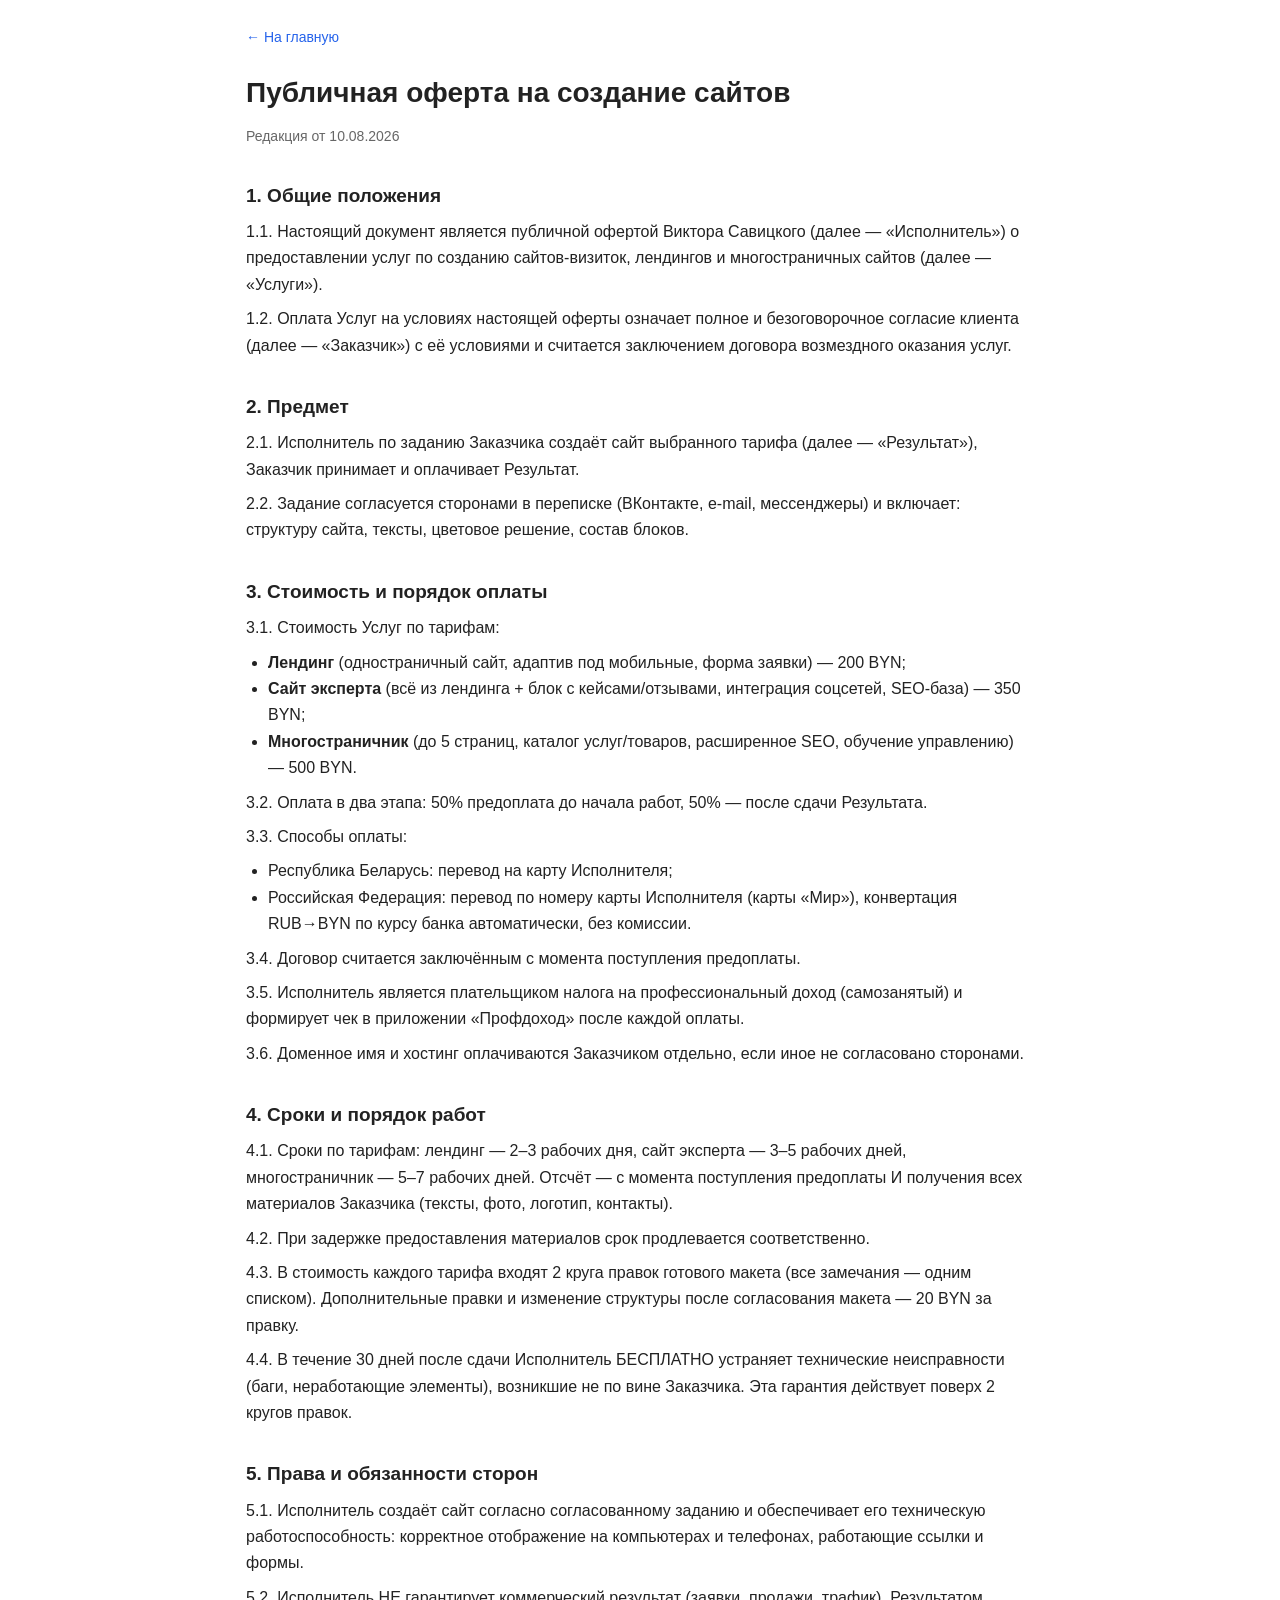
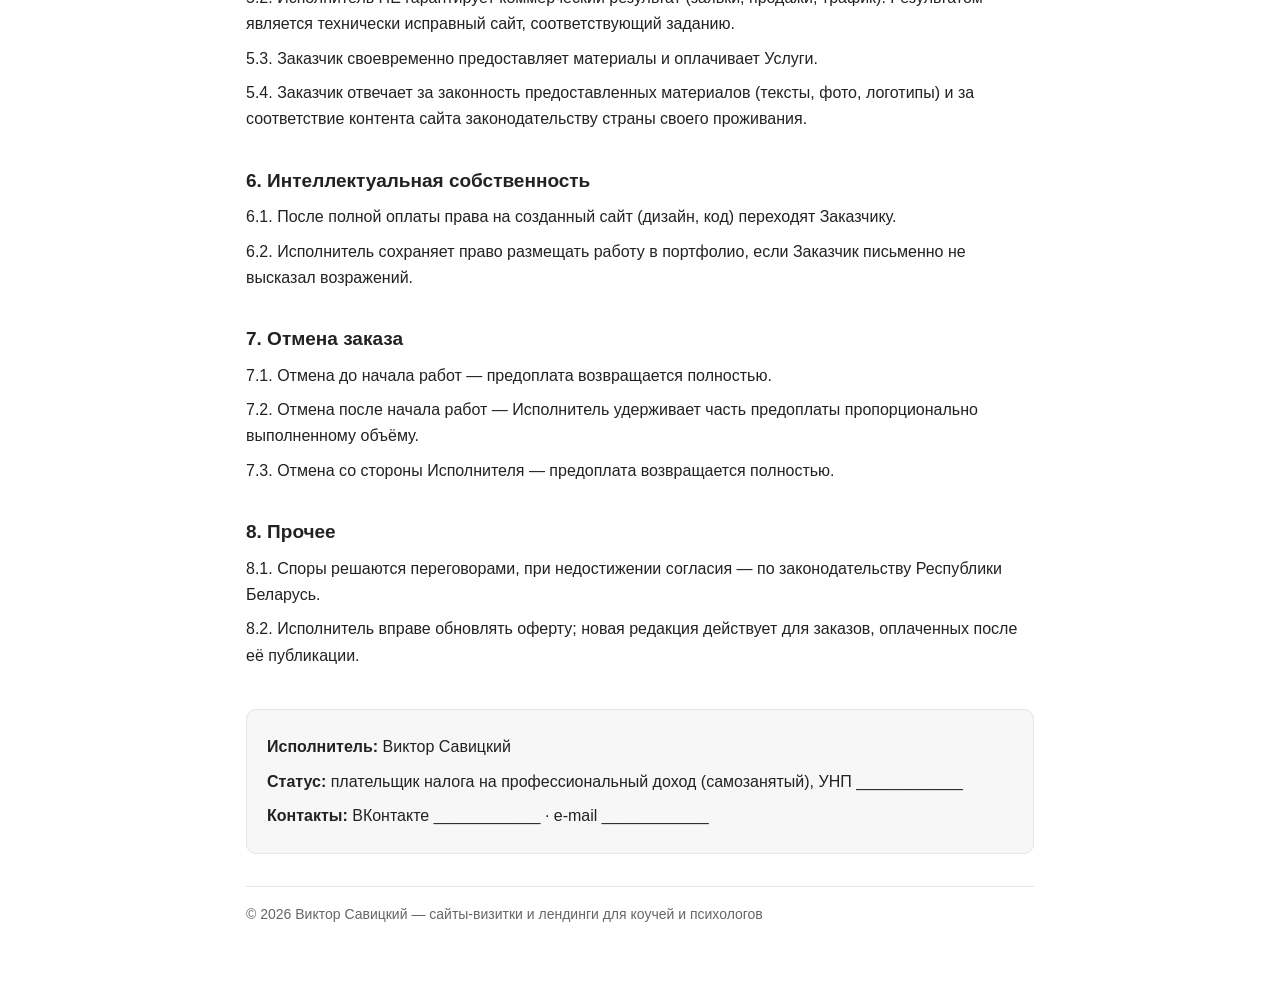
==== offer.html @ 25f581ef "oferta" ====
<!DOCTYPE html>
<html lang="ru">
<head>
<meta charset="UTF-8">
<meta name="viewport" content="width=device-width, initial-scale=1.0">
<title>Публичная оферта — Виктор Савицкий | Веб-разработчик</title>
<meta name="description" content="Условия работы по созданию сайтов-визиток и лендингов. Прозрачные цены, сроки и гарантии.">
<style>
  :root{--text:#222;--muted:#666;--accent:#2563eb;--bg:#fff;--line:#e5e5e5}
  *{box-sizing:border-box}
  body{margin:0;font-family:-apple-system,BlinkMacSystemFont,"Segoe UI",Roboto,Arial,sans-serif;color:var(--text);background:var(--bg);line-height:1.65}
  .wrap{max-width:820px;margin:0 auto;padding:24px 16px 64px}
  .back{color:var(--accent);text-decoration:none;font-size:14px}
  h1{font-size:28px;margin:20px 0 8px}
  h2{font-size:19px;margin:32px 0 8px}
  p{margin:8px 0}
  ul{margin:8px 0;padding-left:22px}
  .updated{color:var(--muted);font-size:14px}
  .requisites{background:#f7f7f7;border:1px solid var(--line);border-radius:10px;padding:16px 20px;margin-top:40px}
  footer{margin-top:32px;padding-top:16px;border-top:1px solid var(--line);color:var(--muted);font-size:14px}
</style>
</head>
<body>
<div class="wrap">
  <a class="back" href="index.html">← На главную</a>
  <h1>Публичная оферта на создание сайтов</h1>
  <p class="updated">Редакция от 10.08.2026</p>

  <h2>1. Общие положения</h2>
  <p>1.1. Настоящий документ является публичной офертой Виктора Савицкого (далее — «Исполнитель») о предоставлении услуг по созданию сайтов-визиток, лендингов и многостраничных сайтов (далее — «Услуги»).</p>
  <p>1.2. Оплата Услуг на условиях настоящей оферты означает полное и безоговорочное согласие клиента (далее — «Заказчик») с её условиями и считается заключением договора возмездного оказания услуг.</p>

  <h2>2. Предмет</h2>
  <p>2.1. Исполнитель по заданию Заказчика создаёт сайт выбранного тарифа (далее — «Результат»), Заказчик принимает и оплачивает Результат.</p>
  <p>2.2. Задание согласуется сторонами в переписке (ВКонтакте, e-mail, мессенджеры) и включает: структуру сайта, тексты, цветовое решение, состав блоков.</p>

  <h2>3. Стоимость и порядок оплаты</h2>
  <p>3.1. Стоимость Услуг по тарифам:</p>
  <ul>
    <li><strong>Лендинг</strong> (одностраничный сайт, адаптив под мобильные, форма заявки) — 200 BYN;</li>
    <li><strong>Сайт эксперта</strong> (всё из лендинга + блок с кейсами/отзывами, интеграция соцсетей, SEO-база) — 350 BYN;</li>
    <li><strong>Многостраничник</strong> (до 5 страниц, каталог услуг/товаров, расширенное SEO, обучение управлению) — 500 BYN.</li>
  </ul>
  <p>3.2. Оплата в два этапа: 50% предоплата до начала работ, 50% — после сдачи Результата.</p>
  <p>3.3. Способы оплаты:</p>
  <ul>
    <li>Республика Беларусь: перевод на карту Исполнителя;</li>
    <li>Российская Федерация: перевод по номеру карты Исполнителя (карты «Мир»), конвертация RUB→BYN по курсу банка автоматически, без комиссии.</li>
  </ul>
  <p>3.4. Договор считается заключённым с момента поступления предоплаты.</p>
  <p>3.5. Исполнитель является плательщиком налога на профессиональный доход (самозанятый) и формирует чек в приложении «Профдоход» после каждой оплаты.</p>
  <p>3.6. Доменное имя и хостинг оплачиваются Заказчиком отдельно, если иное не согласовано сторонами.</p>

  <h2>4. Сроки и порядок работ</h2>
  <p>4.1. Сроки по тарифам: лендинг — 2–3 рабочих дня, сайт эксперта — 3–5 рабочих дней, многостраничник — 5–7 рабочих дней. Отсчёт — с момента поступления предоплаты И получения всех материалов Заказчика (тексты, фото, логотип, контакты).</p>
  <p>4.2. При задержке предоставления материалов срок продлевается соответственно.</p>
  <p>4.3. В стоимость каждого тарифа входят 2 круга правок готового макета (все замечания — одним списком). Дополнительные правки и изменение структуры после согласования макета — 20 BYN за правку.</p>
  <p>4.4. В течение 30 дней после сдачи Исполнитель БЕСПЛАТНО устраняет технические неисправности (баги, неработающие элементы), возникшие не по вине Заказчика. Эта гарантия действует поверх 2 кругов правок.</p>

  <h2>5. Права и обязанности сторон</h2>
  <p>5.1. Исполнитель создаёт сайт согласно согласованному заданию и обеспечивает его техническую работоспособность: корректное отображение на компьютерах и телефонах, работающие ссылки и формы.</p>
  <p>5.2. Исполнитель НЕ гарантирует коммерческий результат (заявки, продажи, трафик). Результатом является технически исправный сайт, соответствующий заданию.</p>
  <p>5.3. Заказчик своевременно предоставляет материалы и оплачивает Услуги.</p>
  <p>5.4. Заказчик отвечает за законность предоставленных материалов (тексты, фото, логотипы) и за соответствие контента сайта законодательству страны своего проживания.</p>

  <h2>6. Интеллектуальная собственность</h2>
  <p>6.1. После полной оплаты права на созданный сайт (дизайн, код) переходят Заказчику.</p>
  <p>6.2. Исполнитель сохраняет право размещать работу в портфолио, если Заказчик письменно не высказал возражений.</p>

  <h2>7. Отмена заказа</h2>
  <p>7.1. Отмена до начала работ — предоплата возвращается полностью.</p>
  <p>7.2. Отмена после начала работ — Исполнитель удерживает часть предоплаты пропорционально выполненному объёму.</p>
  <p>7.3. Отмена со стороны Исполнителя — предоплата возвращается полностью.</p>

  <h2>8. Прочее</h2>
  <p>8.1. Споры решаются переговорами, при недостижении согласия — по законодательству Республики Беларусь.</p>
  <p>8.2. Исполнитель вправе обновлять оферту; новая редакция действует для заказов, оплаченных после её публикации.</p>

  <!-- ЗАПОЛНИ после регистрации в «Профдоход»: УНП и контакты -->
  <div class="requisites">
    <p><strong>Исполнитель:</strong> Виктор Савицкий</p>
    <p><strong>Статус:</strong> плательщик налога на профессиональный доход (самозанятый), УНП ____________</p>
    <p><strong>Контакты:</strong> ВКонтакте ____________ · e-mail ____________</p>
  </div>

  <footer>© 2026 Виктор Савицкий — сайты-визитки и лендинги для коучей и психологов</footer>
</div>
</body>
</html>
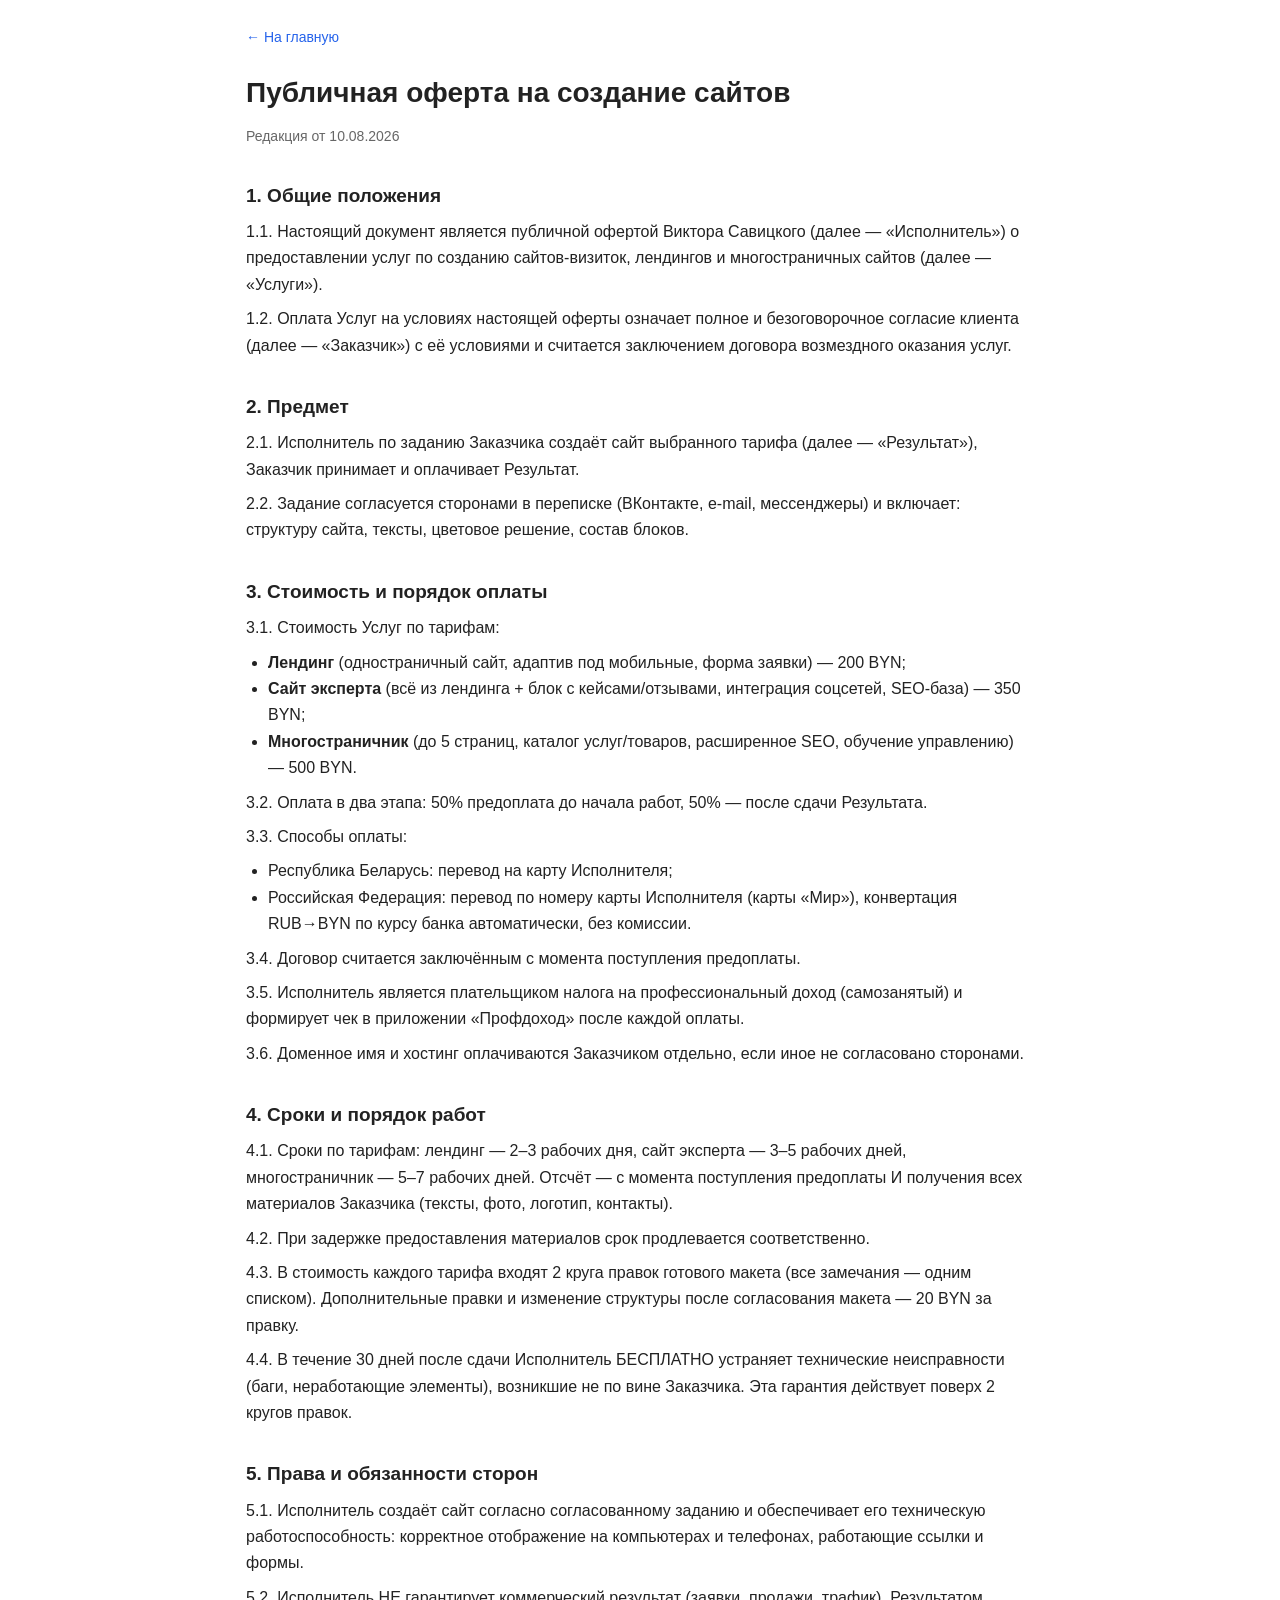
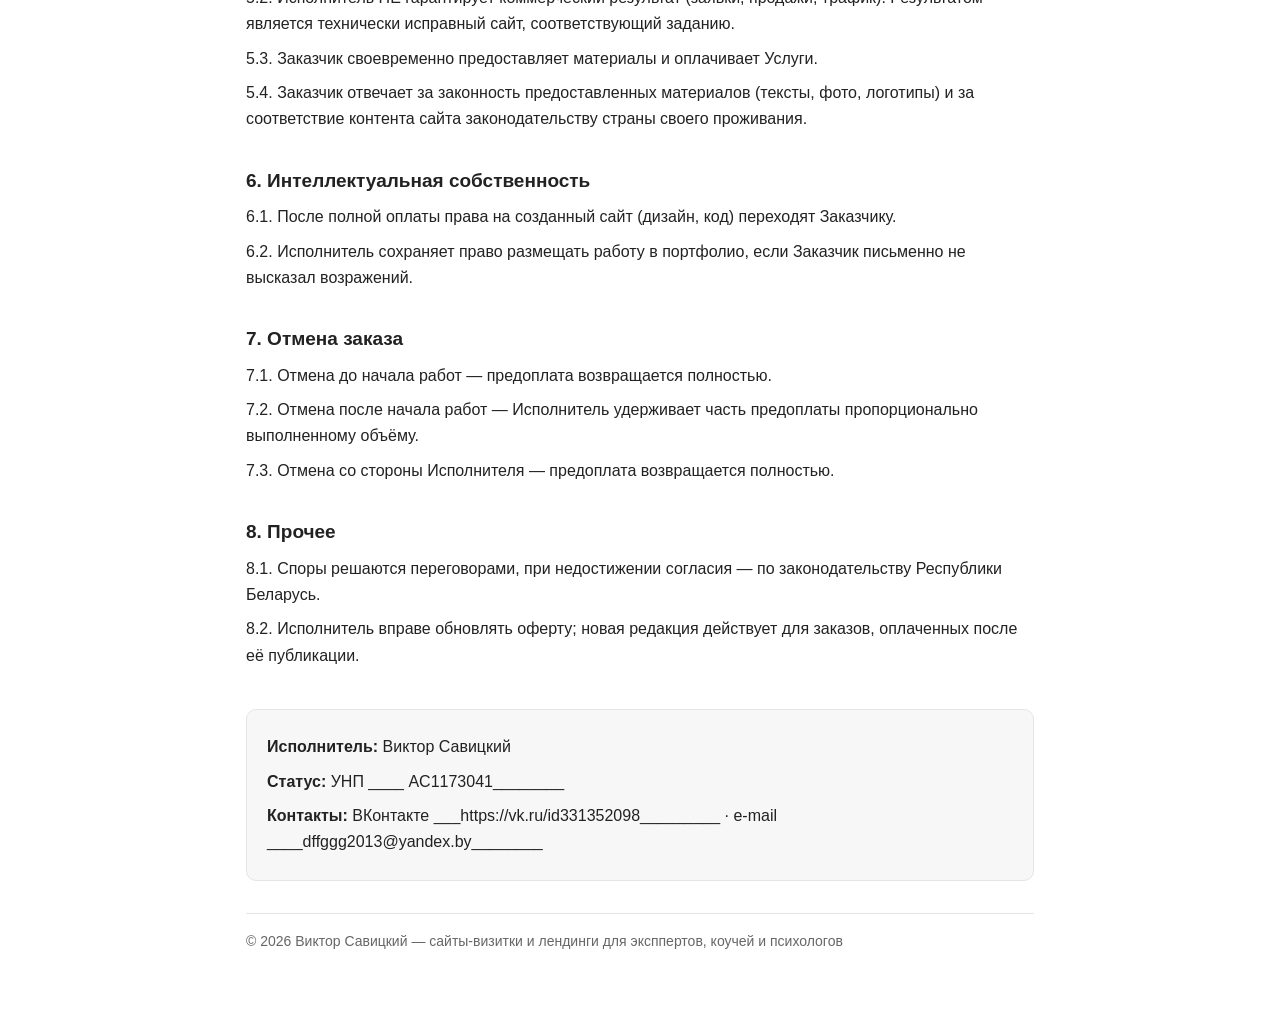
==== commit 42beffae: "kom" ====
--- a/offer.html
+++ b/offer.html
@@ -1,89 +1,171 @@
 <!DOCTYPE html>
 <html lang="ru">
+
 <head>
-<meta charset="UTF-8">
-<meta name="viewport" content="width=device-width, initial-scale=1.0">
-<title>Публичная оферта — Виктор Савицкий | Веб-разработчик</title>
-<meta name="description" content="Условия работы по созданию сайтов-визиток и лендингов. Прозрачные цены, сроки и гарантии.">
-<style>
-  :root{--text:#222;--muted:#666;--accent:#2563eb;--bg:#fff;--line:#e5e5e5}
-  *{box-sizing:border-box}
-  body{margin:0;font-family:-apple-system,BlinkMacSystemFont,"Segoe UI",Roboto,Arial,sans-serif;color:var(--text);background:var(--bg);line-height:1.65}
-  .wrap{max-width:820px;margin:0 auto;padding:24px 16px 64px}
-  .back{color:var(--accent);text-decoration:none;font-size:14px}
-  h1{font-size:28px;margin:20px 0 8px}
-  h2{font-size:19px;margin:32px 0 8px}
-  p{margin:8px 0}
-  ul{margin:8px 0;padding-left:22px}
-  .updated{color:var(--muted);font-size:14px}
-  .requisites{background:#f7f7f7;border:1px solid var(--line);border-radius:10px;padding:16px 20px;margin-top:40px}
-  footer{margin-top:32px;padding-top:16px;border-top:1px solid var(--line);color:var(--muted);font-size:14px}
-</style>
+  <meta charset="UTF-8">
+  <meta name="viewport" content="width=device-width, initial-scale=1.0">
+  <title>Публичная оферта — Виктор Савицкий | Веб-разработчик</title>
+  <meta name="description"
+    content="Условия работы по созданию сайтов-визиток и лендингов. Прозрачные цены, сроки и гарантии.">
+  <style>
+    :root {
+      --text: #222;
+      --muted: #666;
+      --accent: #2563eb;
+      --bg: #fff;
+      --line: #e5e5e5
+    }
+
+    * {
+      box-sizing: border-box
+    }
+
+    body {
+      margin: 0;
+      font-family: -apple-system, BlinkMacSystemFont, "Segoe UI", Roboto, Arial, sans-serif;
+      color: var(--text);
+      background: var(--bg);
+      line-height: 1.65
+    }
+
+    .wrap {
+      max-width: 820px;
+      margin: 0 auto;
+      padding: 24px 16px 64px
+    }
+
+    .back {
+      color: var(--accent);
+      text-decoration: none;
+      font-size: 14px
+    }
+
+    h1 {
+      font-size: 28px;
+      margin: 20px 0 8px
+    }
+
+    h2 {
+      font-size: 19px;
+      margin: 32px 0 8px
+    }
+
+    p {
+      margin: 8px 0
+    }
+
+    ul {
+      margin: 8px 0;
+      padding-left: 22px
+    }
+
+    .updated {
+      color: var(--muted);
+      font-size: 14px
+    }
+
+    .requisites {
+      background: #f7f7f7;
+      border: 1px solid var(--line);
+      border-radius: 10px;
+      padding: 16px 20px;
+      margin-top: 40px
+    }
+
+    footer {
+      margin-top: 32px;
+      padding-top: 16px;
+      border-top: 1px solid var(--line);
+      color: var(--muted);
+      font-size: 14px
+    }
+  </style>
 </head>
+
 <body>
-<div class="wrap">
-  <a class="back" href="index.html">← На главную</a>
-  <h1>Публичная оферта на создание сайтов</h1>
-  <p class="updated">Редакция от 10.08.2026</p>
+  <div class="wrap">
+    <a class="back" href="index.html">← На главную</a>
+    <h1>Публичная оферта на создание сайтов</h1>
+    <p class="updated">Редакция от 10.08.2026</p>
 
-  <h2>1. Общие положения</h2>
-  <p>1.1. Настоящий документ является публичной офертой Виктора Савицкого (далее — «Исполнитель») о предоставлении услуг по созданию сайтов-визиток, лендингов и многостраничных сайтов (далее — «Услуги»).</p>
-  <p>1.2. Оплата Услуг на условиях настоящей оферты означает полное и безоговорочное согласие клиента (далее — «Заказчик») с её условиями и считается заключением договора возмездного оказания услуг.</p>
+    <h2>1. Общие положения</h2>
+    <p>1.1. Настоящий документ является публичной офертой Виктора Савицкого (далее — «Исполнитель») о предоставлении
+      услуг по созданию сайтов-визиток, лендингов и многостраничных сайтов (далее — «Услуги»).</p>
+    <p>1.2. Оплата Услуг на условиях настоящей оферты означает полное и безоговорочное согласие клиента (далее —
+      «Заказчик») с её условиями и считается заключением договора возмездного оказания услуг.</p>
 
-  <h2>2. Предмет</h2>
-  <p>2.1. Исполнитель по заданию Заказчика создаёт сайт выбранного тарифа (далее — «Результат»), Заказчик принимает и оплачивает Результат.</p>
-  <p>2.2. Задание согласуется сторонами в переписке (ВКонтакте, e-mail, мессенджеры) и включает: структуру сайта, тексты, цветовое решение, состав блоков.</p>
+    <h2>2. Предмет</h2>
+    <p>2.1. Исполнитель по заданию Заказчика создаёт сайт выбранного тарифа (далее — «Результат»), Заказчик принимает и
+      оплачивает Результат.</p>
+    <p>2.2. Задание согласуется сторонами в переписке (ВКонтакте, e-mail, мессенджеры) и включает: структуру сайта,
+      тексты, цветовое решение, состав блоков.</p>
 
-  <h2>3. Стоимость и порядок оплаты</h2>
-  <p>3.1. Стоимость Услуг по тарифам:</p>
-  <ul>
-    <li><strong>Лендинг</strong> (одностраничный сайт, адаптив под мобильные, форма заявки) — 200 BYN;</li>
-    <li><strong>Сайт эксперта</strong> (всё из лендинга + блок с кейсами/отзывами, интеграция соцсетей, SEO-база) — 350 BYN;</li>
-    <li><strong>Многостраничник</strong> (до 5 страниц, каталог услуг/товаров, расширенное SEO, обучение управлению) — 500 BYN.</li>
-  </ul>
-  <p>3.2. Оплата в два этапа: 50% предоплата до начала работ, 50% — после сдачи Результата.</p>
-  <p>3.3. Способы оплаты:</p>
-  <ul>
-    <li>Республика Беларусь: перевод на карту Исполнителя;</li>
-    <li>Российская Федерация: перевод по номеру карты Исполнителя (карты «Мир»), конвертация RUB→BYN по курсу банка автоматически, без комиссии.</li>
-  </ul>
-  <p>3.4. Договор считается заключённым с момента поступления предоплаты.</p>
-  <p>3.5. Исполнитель является плательщиком налога на профессиональный доход (самозанятый) и формирует чек в приложении «Профдоход» после каждой оплаты.</p>
-  <p>3.6. Доменное имя и хостинг оплачиваются Заказчиком отдельно, если иное не согласовано сторонами.</p>
+    <h2>3. Стоимость и порядок оплаты</h2>
+    <p>3.1. Стоимость Услуг по тарифам:</p>
+    <ul>
+      <li><strong>Лендинг</strong> (одностраничный сайт, адаптив под мобильные, форма заявки) — 200 BYN;</li>
+      <li><strong>Сайт эксперта</strong> (всё из лендинга + блок с кейсами/отзывами, интеграция соцсетей, SEO-база) —
+        350 BYN;</li>
+      <li><strong>Многостраничник</strong> (до 5 страниц, каталог услуг/товаров, расширенное SEO, обучение управлению) —
+        500 BYN.</li>
+    </ul>
+    <p>3.2. Оплата в два этапа: 50% предоплата до начала работ, 50% — после сдачи Результата.</p>
+    <p>3.3. Способы оплаты:</p>
+    <ul>
+      <li>Республика Беларусь: перевод на карту Исполнителя;</li>
+      <li>Российская Федерация: перевод по номеру карты Исполнителя (карты «Мир»), конвертация RUB→BYN по курсу банка
+        автоматически, без комиссии.</li>
+    </ul>
+    <p>3.4. Договор считается заключённым с момента поступления предоплаты.</p>
+    <p>3.5. Исполнитель является плательщиком налога на профессиональный доход (самозанятый) и формирует чек в
+      приложении «Профдоход» после каждой оплаты.</p>
+    <p>3.6. Доменное имя и хостинг оплачиваются Заказчиком отдельно, если иное не согласовано сторонами.</p>
 
-  <h2>4. Сроки и порядок работ</h2>
-  <p>4.1. Сроки по тарифам: лендинг — 2–3 рабочих дня, сайт эксперта — 3–5 рабочих дней, многостраничник — 5–7 рабочих дней. Отсчёт — с момента поступления предоплаты И получения всех материалов Заказчика (тексты, фото, логотип, контакты).</p>
-  <p>4.2. При задержке предоставления материалов срок продлевается соответственно.</p>
-  <p>4.3. В стоимость каждого тарифа входят 2 круга правок готового макета (все замечания — одним списком). Дополнительные правки и изменение структуры после согласования макета — 20 BYN за правку.</p>
-  <p>4.4. В течение 30 дней после сдачи Исполнитель БЕСПЛАТНО устраняет технические неисправности (баги, неработающие элементы), возникшие не по вине Заказчика. Эта гарантия действует поверх 2 кругов правок.</p>
+    <h2>4. Сроки и порядок работ</h2>
+    <p>4.1. Сроки по тарифам: лендинг — 2–3 рабочих дня, сайт эксперта — 3–5 рабочих дней, многостраничник — 5–7 рабочих
+      дней. Отсчёт — с момента поступления предоплаты И получения всех материалов Заказчика (тексты, фото, логотип,
+      контакты).</p>
+    <p>4.2. При задержке предоставления материалов срок продлевается соответственно.</p>
+    <p>4.3. В стоимость каждого тарифа входят 2 круга правок готового макета (все замечания — одним списком).
+      Дополнительные правки и изменение структуры после согласования макета — 20 BYN за правку.</p>
+    <p>4.4. В течение 30 дней после сдачи Исполнитель БЕСПЛАТНО устраняет технические неисправности (баги, неработающие
+      элементы), возникшие не по вине Заказчика. Эта гарантия действует поверх 2 кругов правок.</p>
 
-  <h2>5. Права и обязанности сторон</h2>
-  <p>5.1. Исполнитель создаёт сайт согласно согласованному заданию и обеспечивает его техническую работоспособность: корректное отображение на компьютерах и телефонах, работающие ссылки и формы.</p>
-  <p>5.2. Исполнитель НЕ гарантирует коммерческий результат (заявки, продажи, трафик). Результатом является технически исправный сайт, соответствующий заданию.</p>
-  <p>5.3. Заказчик своевременно предоставляет материалы и оплачивает Услуги.</p>
-  <p>5.4. Заказчик отвечает за законность предоставленных материалов (тексты, фото, логотипы) и за соответствие контента сайта законодательству страны своего проживания.</p>
+    <h2>5. Права и обязанности сторон</h2>
+    <p>5.1. Исполнитель создаёт сайт согласно согласованному заданию и обеспечивает его техническую работоспособность:
+      корректное отображение на компьютерах и телефонах, работающие ссылки и формы.</p>
+    <p>5.2. Исполнитель НЕ гарантирует коммерческий результат (заявки, продажи, трафик). Результатом является технически
+      исправный сайт, соответствующий заданию.</p>
+    <p>5.3. Заказчик своевременно предоставляет материалы и оплачивает Услуги.</p>
+    <p>5.4. Заказчик отвечает за законность предоставленных материалов (тексты, фото, логотипы) и за соответствие
+      контента сайта законодательству страны своего проживания.</p>
 
-  <h2>6. Интеллектуальная собственность</h2>
-  <p>6.1. После полной оплаты права на созданный сайт (дизайн, код) переходят Заказчику.</p>
-  <p>6.2. Исполнитель сохраняет право размещать работу в портфолио, если Заказчик письменно не высказал возражений.</p>
+    <h2>6. Интеллектуальная собственность</h2>
+    <p>6.1. После полной оплаты права на созданный сайт (дизайн, код) переходят Заказчику.</p>
+    <p>6.2. Исполнитель сохраняет право размещать работу в портфолио, если Заказчик письменно не высказал возражений.
+    </p>
 
-  <h2>7. Отмена заказа</h2>
-  <p>7.1. Отмена до начала работ — предоплата возвращается полностью.</p>
-  <p>7.2. Отмена после начала работ — Исполнитель удерживает часть предоплаты пропорционально выполненному объёму.</p>
-  <p>7.3. Отмена со стороны Исполнителя — предоплата возвращается полностью.</p>
+    <h2>7. Отмена заказа</h2>
+    <p>7.1. Отмена до начала работ — предоплата возвращается полностью.</p>
+    <p>7.2. Отмена после начала работ — Исполнитель удерживает часть предоплаты пропорционально выполненному объёму.</p>
+    <p>7.3. Отмена со стороны Исполнителя — предоплата возвращается полностью.</p>
 
-  <h2>8. Прочее</h2>
-  <p>8.1. Споры решаются переговорами, при недостижении согласия — по законодательству Республики Беларусь.</p>
-  <p>8.2. Исполнитель вправе обновлять оферту; новая редакция действует для заказов, оплаченных после её публикации.</p>
+    <h2>8. Прочее</h2>
+    <p>8.1. Споры решаются переговорами, при недостижении согласия — по законодательству Республики Беларусь.</p>
+    <p>8.2. Исполнитель вправе обновлять оферту; новая редакция действует для заказов, оплаченных после её публикации.
+    </p>
 
-  <!-- ЗАПОЛНИ после регистрации в «Профдоход»: УНП и контакты -->
-  <div class="requisites">
-    <p><strong>Исполнитель:</strong> Виктор Савицкий</p>
-    <p><strong>Статус:</strong> плательщик налога на профессиональный доход (самозанятый), УНП ____________</p>
-    <p><strong>Контакты:</strong> ВКонтакте ____________ · e-mail ____________</p>
+    <!-- ЗАПОЛНИ после регистрации в «Профдоход»: УНП и контакты -->
+    <div class="requisites">
+      <p><strong>Исполнитель:</strong> Виктор Савицкий</p>
+      <p><strong>Статус:</strong> <!--**плательщик налога на профессиональный доход (самозанятый),**--> УНП ____
+        AC1173041________</p>
+      <p><strong>Контакты:</strong> ВКонтакте ___https://vk.ru/id331352098_________ · e-mail
+        ____dffggg2013@yandex.by________</p>
+    </div>
+
+    <footer>© 2026 Виктор Савицкий — сайты-визитки и лендинги для эксппертов, коучей и психологов</footer>
   </div>
+</body>
 
-  <footer>© 2026 Виктор Савицкий — сайты-визитки и лендинги для коучей и психологов</footer>
-</div>
-</body>
 </html>
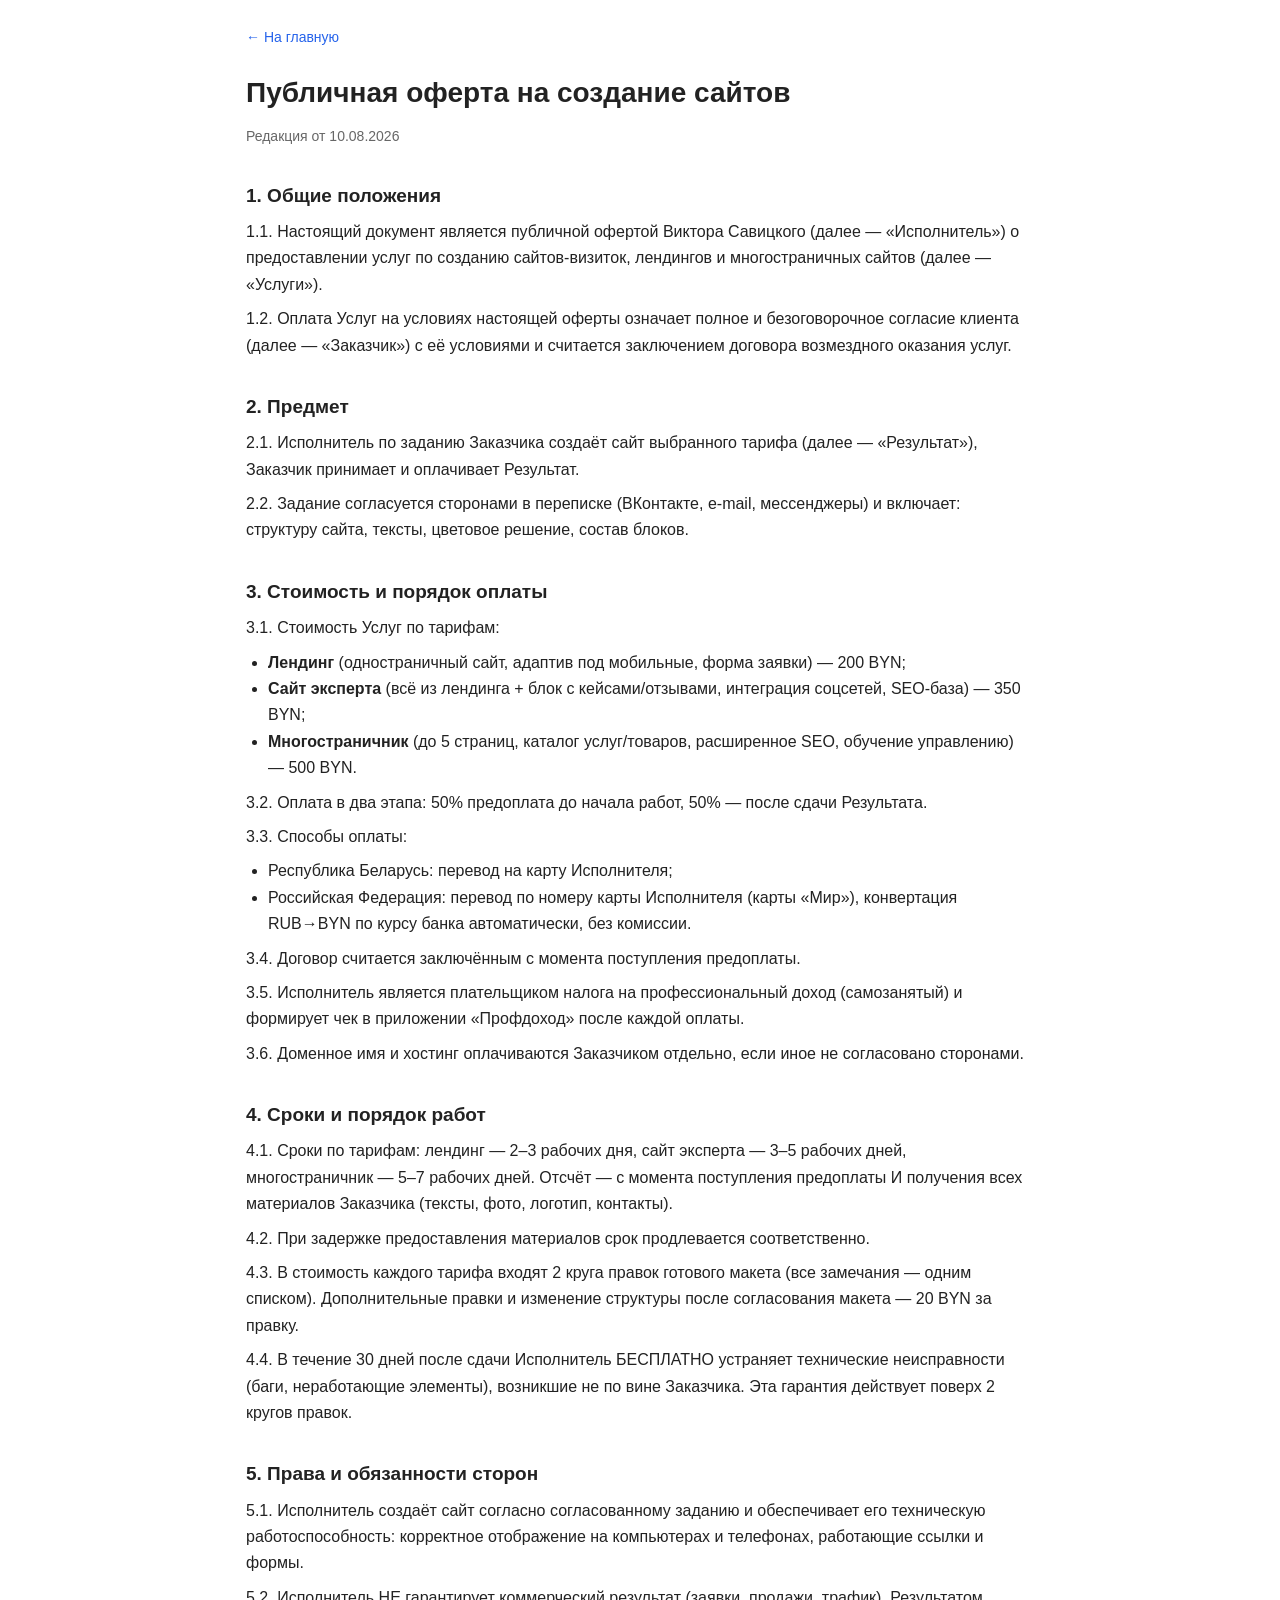
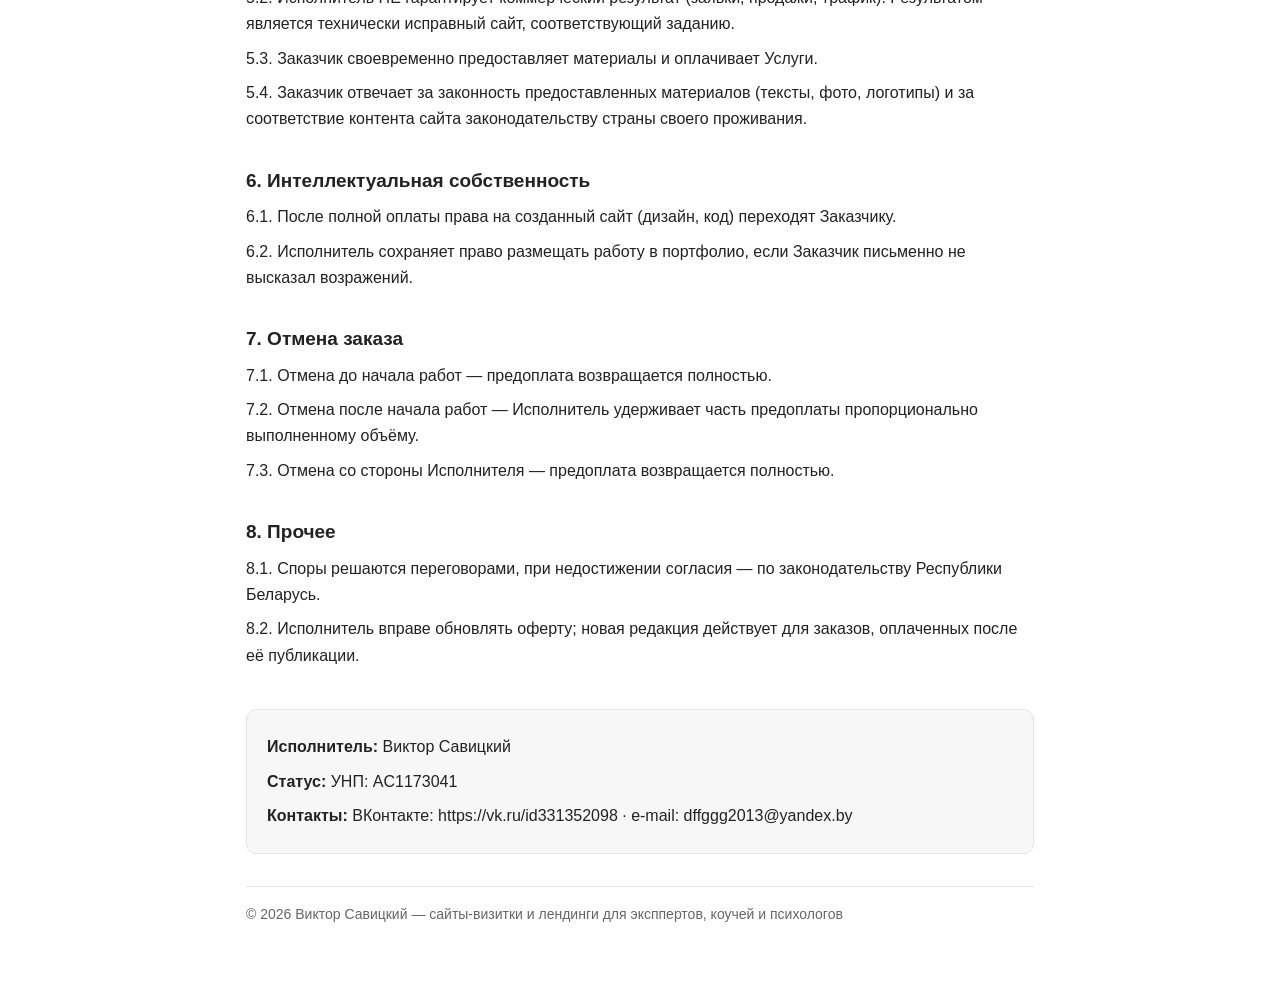
==== commit 4fff47b1: "linii" ====
--- a/offer.html
+++ b/offer.html
@@ -158,10 +158,8 @@
     <!-- ЗАПОЛНИ после регистрации в «Профдоход»: УНП и контакты -->
     <div class="requisites">
       <p><strong>Исполнитель:</strong> Виктор Савицкий</p>
-      <p><strong>Статус:</strong> <!--**плательщик налога на профессиональный доход (самозанятый),**--> УНП ____
-        AC1173041________</p>
-      <p><strong>Контакты:</strong> ВКонтакте ___https://vk.ru/id331352098_________ · e-mail
-        ____dffggg2013@yandex.by________</p>
+      <p><strong>Статус:</strong> <!--плательщик налога на профессиональный доход (самозанятый),--> УНП: AC1173041</p>
+      <p><strong>Контакты:</strong> ВКонтакте: https://vk.ru/id331352098 · e-mail: dffggg2013@yandex.by</p>
     </div>
 
     <footer>© 2026 Виктор Савицкий — сайты-визитки и лендинги для эксппертов, коучей и психологов</footer>
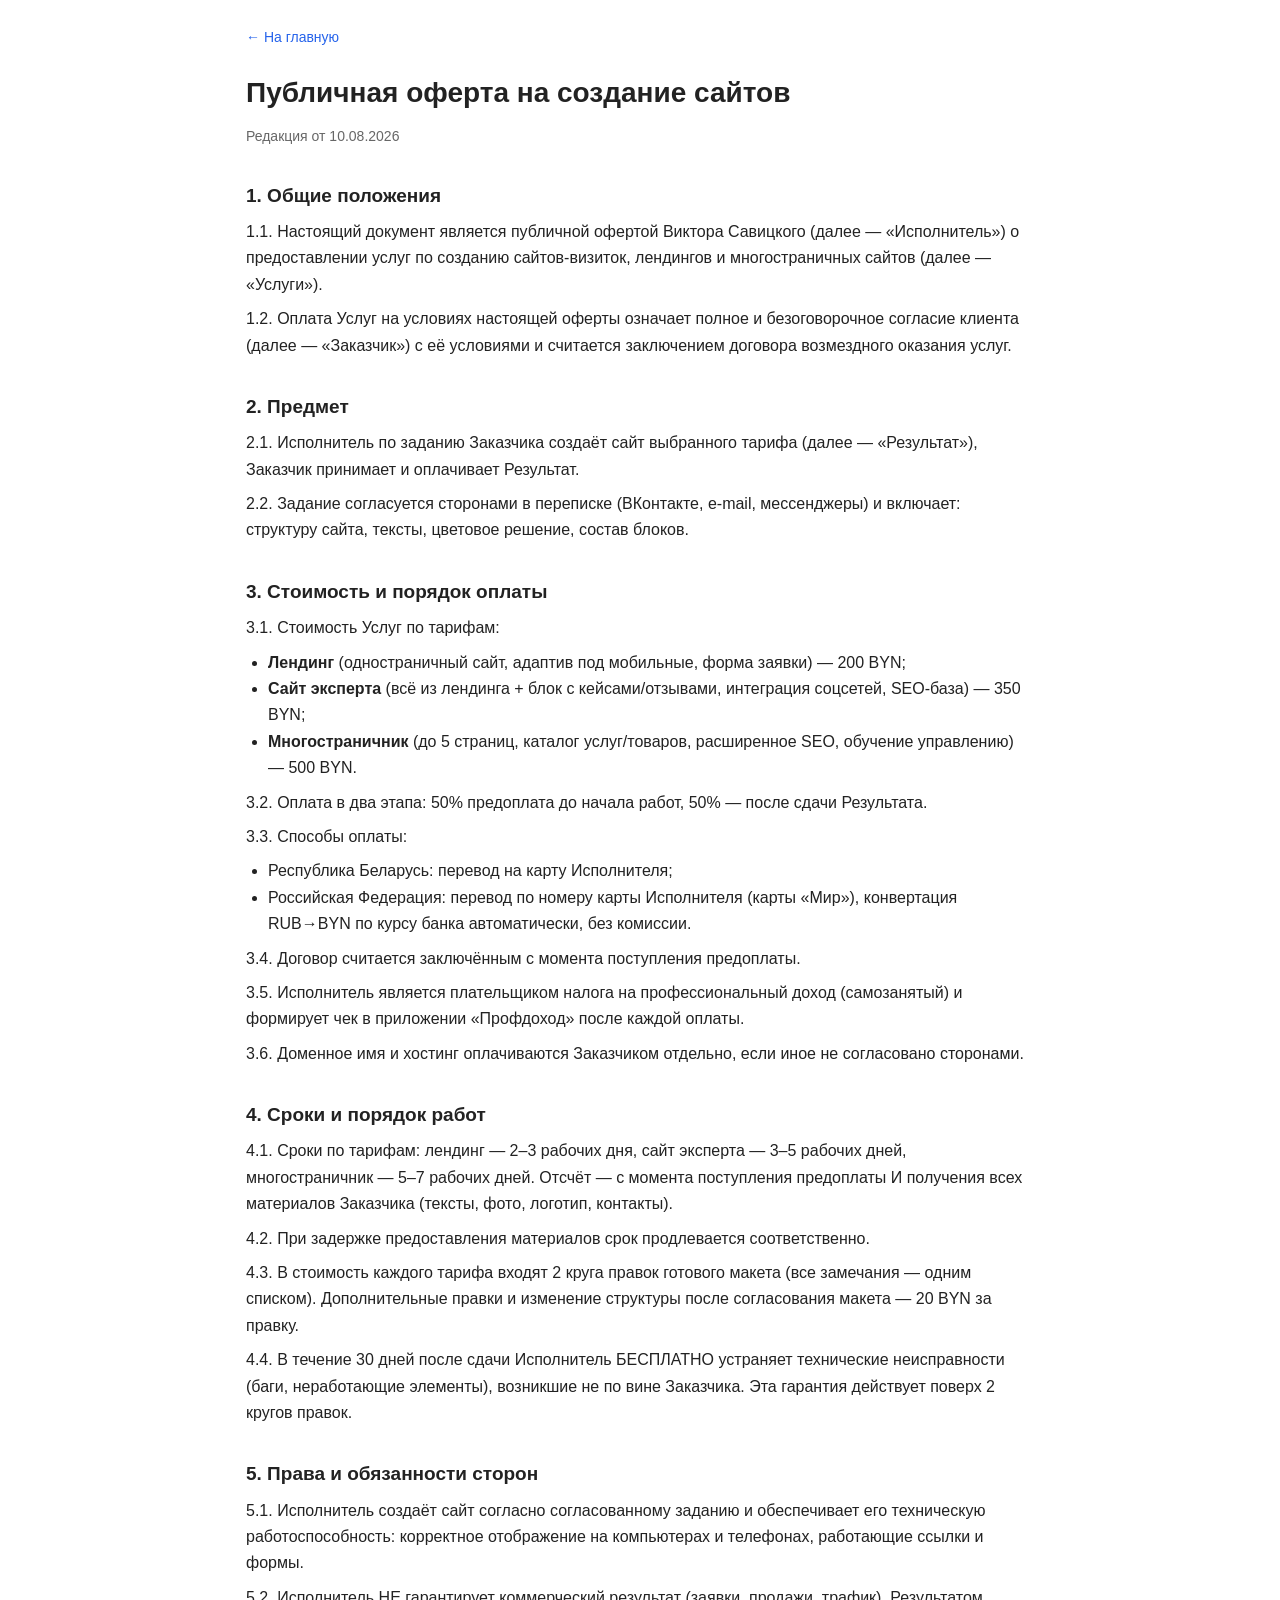
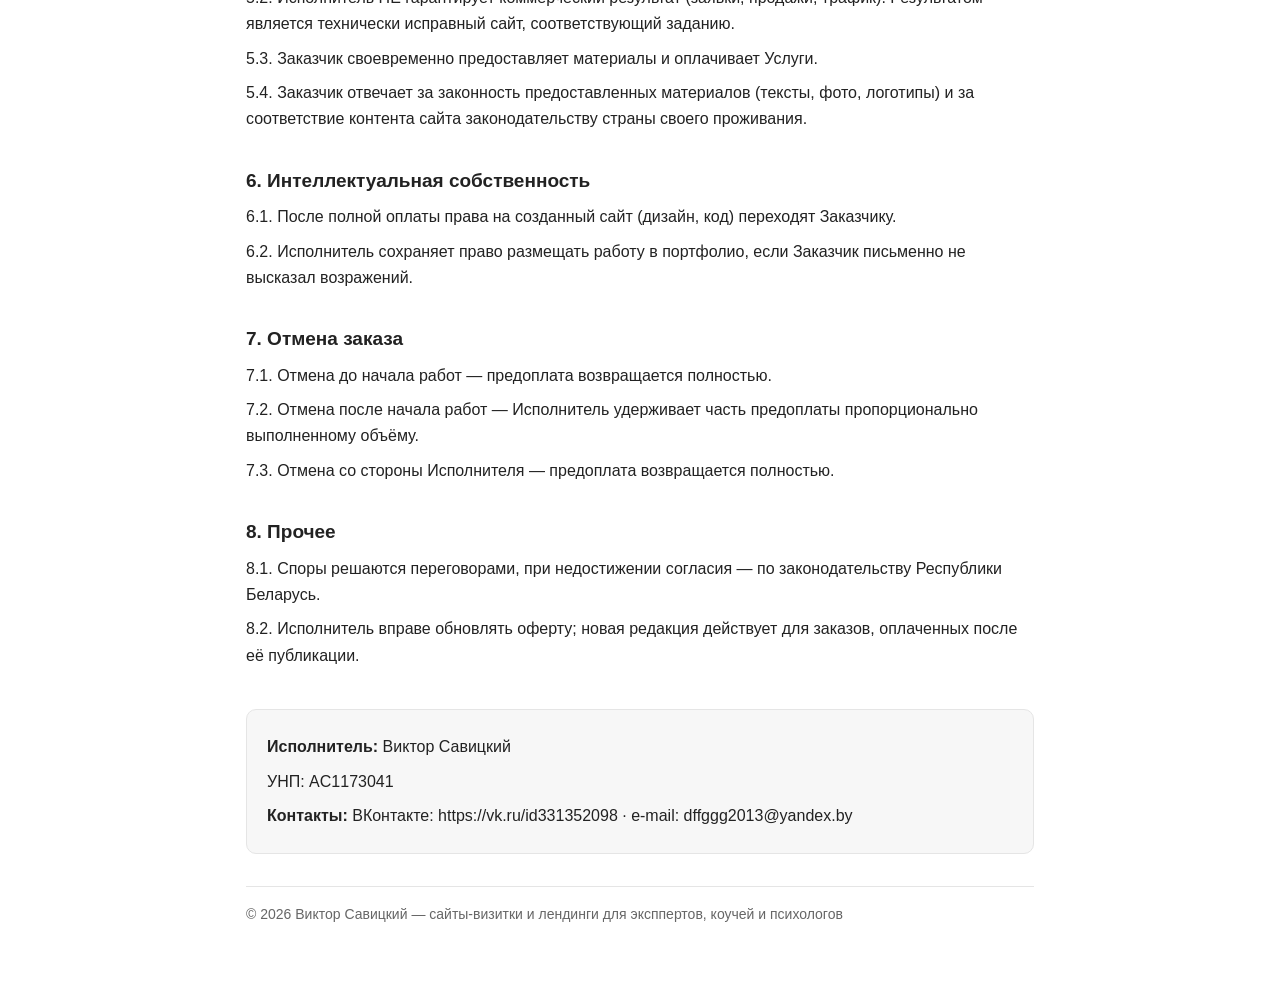
==== commit 22d4e6bd: "stat" ====
--- a/offer.html
+++ b/offer.html
@@ -158,7 +158,8 @@
     <!-- ЗАПОЛНИ после регистрации в «Профдоход»: УНП и контакты -->
     <div class="requisites">
       <p><strong>Исполнитель:</strong> Виктор Савицкий</p>
-      <p><strong>Статус:</strong> <!--плательщик налога на профессиональный доход (самозанятый),--> УНП: AC1173041</p>
+      <p><strong><!--Статус:--></strong> <!--плательщик налога на профессиональный доход (самозанятый),--> УНП:
+        AC1173041</p>
       <p><strong>Контакты:</strong> ВКонтакте: https://vk.ru/id331352098 · e-mail: dffggg2013@yandex.by</p>
     </div>
 
